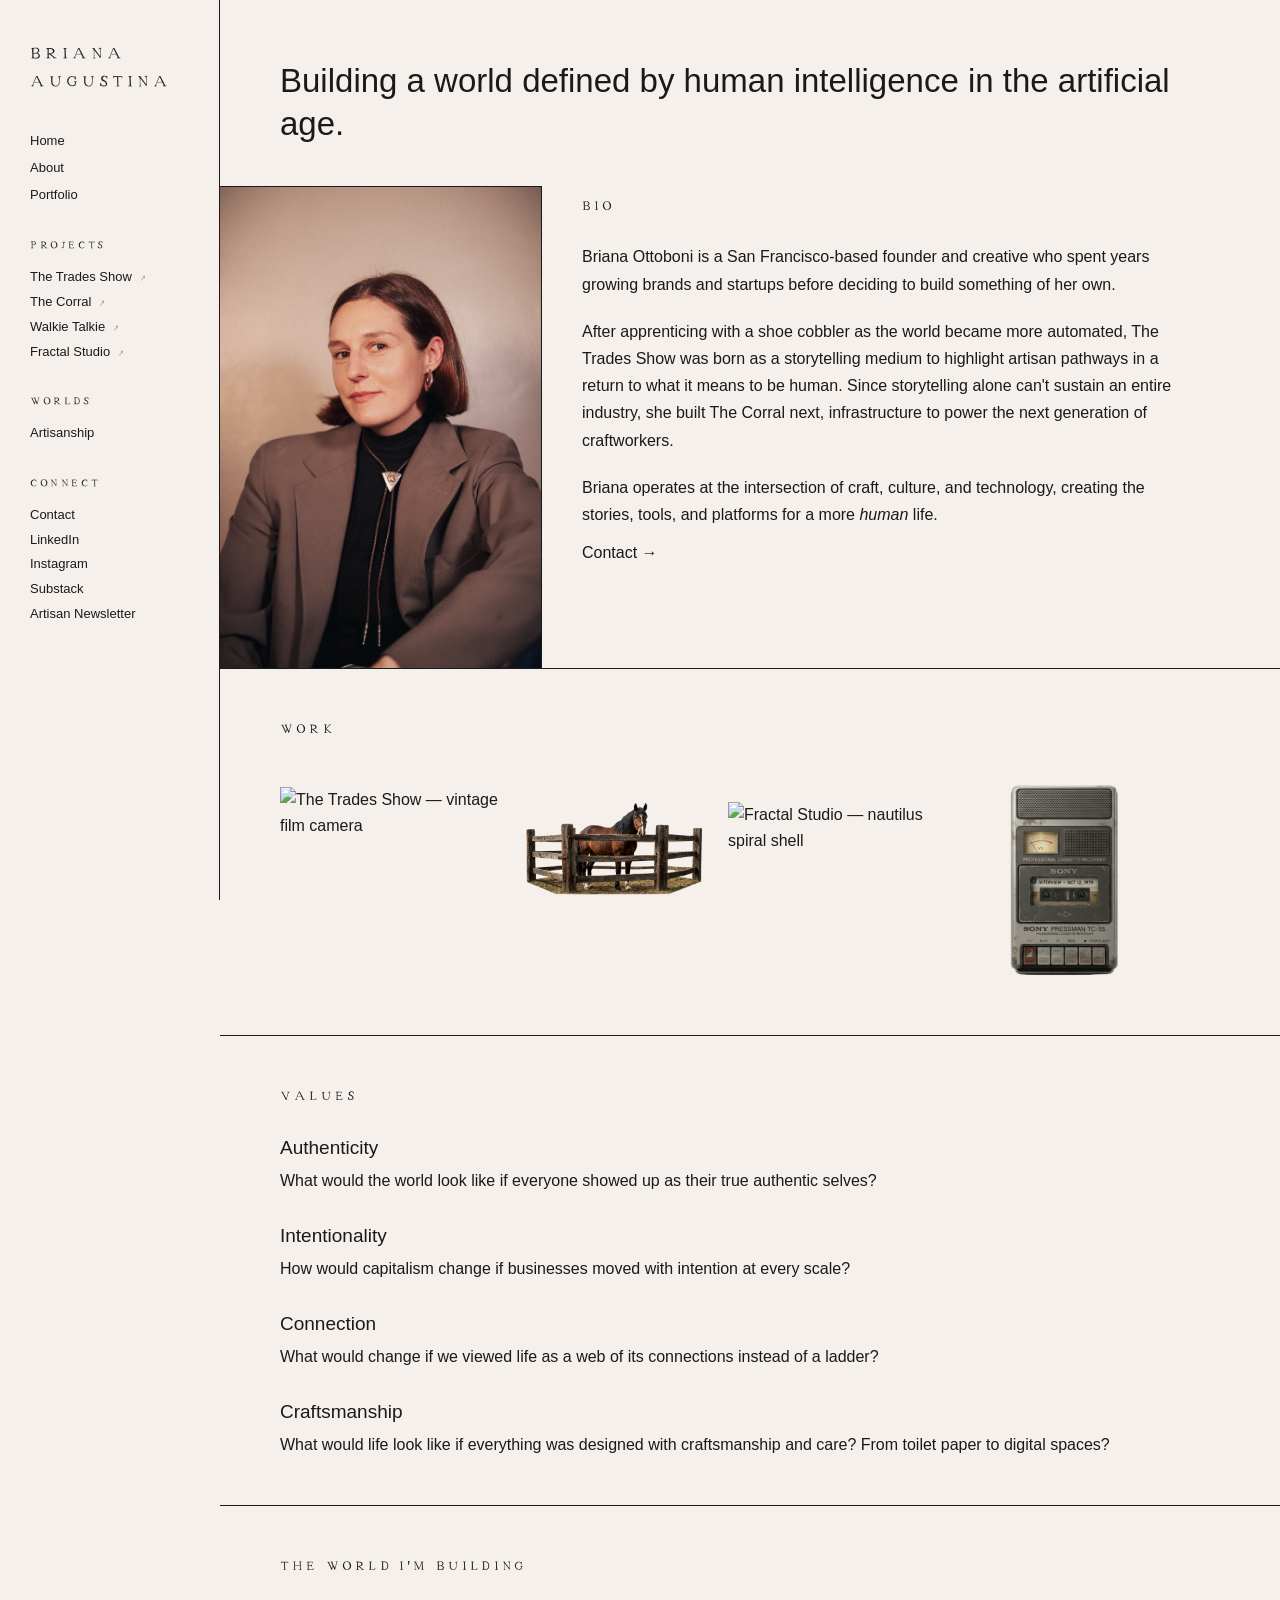
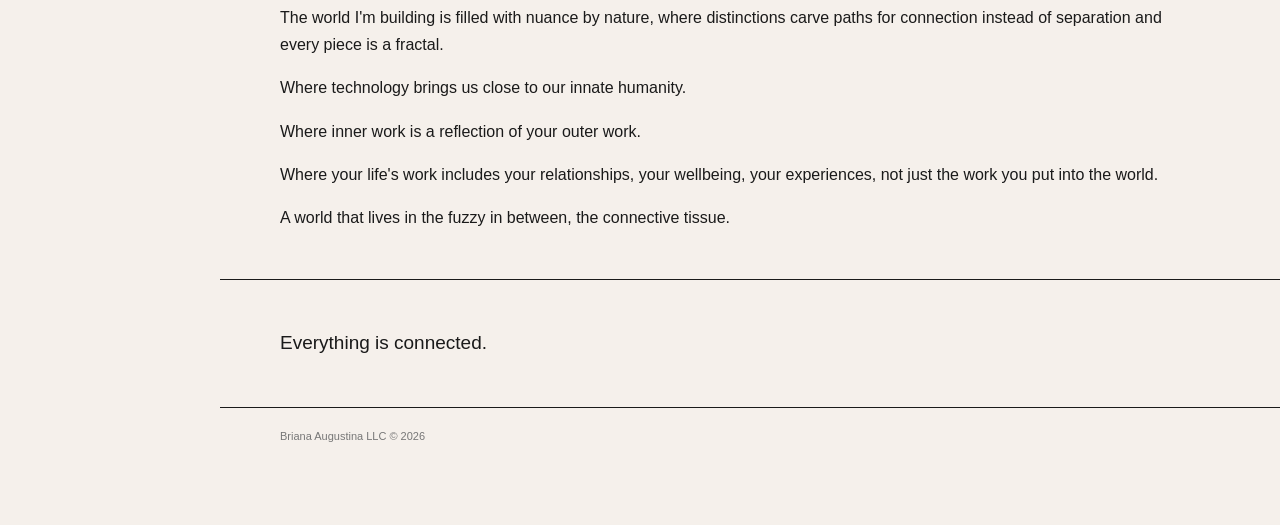
==== about.html @ d155435f "initial commit" ====
<!DOCTYPE html>
<html lang="en">
<head>
  <meta charset="UTF-8">
  <meta name="viewport" content="width=device-width, initial-scale=1.0">
  <title>About — Briana Augustina</title>
  <meta name="description" content="About Briana Ottoboni — a San Francisco-based founder and creative operating at the intersection of craft, culture, and technology.">
  <link rel="canonical" href="https://brianaaugustina.com/about">
  <meta property="og:title" content="About — Briana Augustina">
  <meta property="og:description" content="About Briana Ottoboni — founder, creative, world builder.">
  <meta property="og:type" content="website">
  <meta name="twitter:card" content="summary_large_image">
  <link rel="stylesheet" href="css/style.css">
</head>
<body>

<a href="#main" class="skip-link">Skip to content</a>

<!-- Mobile Header -->
<header class="mobile-header">
  <a href="/" class="mobile-header__title">Briana Augustina</a>
  <button class="hamburger" aria-label="Toggle navigation" aria-expanded="false">
    <span></span><span></span><span></span>
  </button>
</header>

<!-- Mobile Nav Overlay -->
<nav class="mobile-nav-overlay" aria-label="Mobile navigation">
  <a href="/">Home</a>
  <a href="/about.html">About</a>
  <a href="/portfolio.html">Portfolio</a>
  <p class="sidebar__section-label">Projects</p>
  <a href="https://thetradesshowpod.com" target="_blank" rel="noopener">The Trades Show <span class="arrow">&#x2197;</span></a>
  <a href="https://artisancorral.com" target="_blank" rel="noopener">The Corral <span class="arrow">&#x2197;</span></a>
  <a href="https://walkie-talkie-tango.lovable.app" target="_blank" rel="noopener">Walkie Talkie <span class="arrow">&#x2197;</span></a>
  <a href="https://fractalstudio.work" target="_blank" rel="noopener">Fractal Studio <span class="arrow">&#x2197;</span></a>
  <p class="sidebar__section-label">Worlds</p>
  <a href="#">Artisanship</a>
  <p class="sidebar__section-label">Connect</p>
  <a href="mailto:briana@brianaaugustina.com">Contact</a>
  <a href="https://www.linkedin.com/in/brianaottoboni/" target="_blank" rel="noopener">LinkedIn</a>
  <a href="https://www.instagram.com/brianaaugustina" target="_blank" rel="noopener">Instagram</a>
  <a href="https://brianaaugustina.substack.com" target="_blank" rel="noopener">Substack</a>
  <a href="https://brianaaugustina.substack.com" target="_blank" rel="noopener">Artisan Newsletter</a>
</nav>

<div class="site-layout">

  <!-- Sidebar -->
  <aside class="sidebar" aria-label="Site navigation">
    <div class="sidebar__title">
      <a href="/">Briana<br>Augustina</a>
    </div>

    <nav class="sidebar__nav">
      <a href="/">Home</a>
      <a href="/about.html">About</a>
      <a href="/portfolio.html">Portfolio</a>
    </nav>

    <p class="sidebar__section-label">Projects</p>
    <div class="sidebar__links">
      <a href="https://thetradesshowpod.com" target="_blank" rel="noopener">The Trades Show <span class="arrow">&#x2197;</span></a>
      <a href="https://artisancorral.com" target="_blank" rel="noopener">The Corral <span class="arrow">&#x2197;</span></a>
      <a href="https://walkie-talkie-tango.lovable.app" target="_blank" rel="noopener">Walkie Talkie <span class="arrow">&#x2197;</span></a>
      <a href="https://fractalstudio.work" target="_blank" rel="noopener">Fractal Studio <span class="arrow">&#x2197;</span></a>
    </div>

    <p class="sidebar__section-label">Worlds</p>
    <div class="sidebar__links">
      <a href="#">Artisanship</a>
    </div>

    <p class="sidebar__section-label">Connect</p>
    <div class="sidebar__links">
      <a href="mailto:briana@brianaaugustina.com">Contact</a>
      <a href="https://www.linkedin.com/in/brianaottoboni/" target="_blank" rel="noopener">LinkedIn</a>
      <a href="https://www.instagram.com/brianaaugustina" target="_blank" rel="noopener">Instagram</a>
      <a href="https://brianaaugustina.substack.com" target="_blank" rel="noopener">Substack</a>
      <a href="https://brianaaugustina.substack.com" target="_blank" rel="noopener">Artisan Newsletter</a>
    </div>
  </aside>

  <!-- Main Content -->
  <main class="main-content" id="main">

    <div class="page-content">

      <h1 class="page-title">Building a world defined by human intelligence in the artificial age.</h1>

      <!-- Hero + Bio -->
      <section class="about-hero-bio" aria-label="Biography">
        <div class="about-hero">
          <img src="assets/images/ZEN-067.jpg" alt="Portrait of Briana Ottoboni in warm editorial style">
        </div>
        <div class="about-bio-col">
          <p class="section-label">Bio</p>
          <div class="bio">
            <p>Briana Ottoboni is a San Francisco-based founder and creative who spent years growing brands and startups before deciding to build something of her own.</p>
            <p>After apprenticing with a shoe cobbler as the world became more automated, The Trades Show was born as a storytelling medium to highlight artisan pathways in a return to what it means to be human. Since storytelling alone can't sustain an entire industry, she built The Corral next, infrastructure to power the next generation of craftworkers.</p>
            <p>Briana operates at the intersection of craft, culture, and technology, creating the stories, tools, and platforms for a more <em>human</em> life.</p>
          </div>
          <a href="mailto:briana@brianaaugustina.com" class="arrow-link bio-cta">Contact &rarr;</a>
        </div>
      </section>

      <hr class="divider divider--hero-align">

      <!-- Work (image grid) -->
      <section aria-label="Work">
        <p class="section-label">Work</p>
        <div class="about-image-grid">
          <a href="https://thetradesshowpod.com" target="_blank" rel="noopener" class="image-grid__item image-grid__item--1">
            <img src="assets/images/camera.png" alt="The Trades Show — vintage film camera" loading="lazy">
          </a>
          <a href="https://artisancorral.com" target="_blank" rel="noopener" class="image-grid__item image-grid__item--2">
            <img src="assets/images/horse.png" alt="The Corral — horse in a corral" loading="lazy">
          </a>
          <a href="https://fractalstudio.work" target="_blank" rel="noopener" class="image-grid__item image-grid__item--3">
            <img src="assets/images/shell.png" alt="Fractal Studio — nautilus spiral shell" loading="lazy">
          </a>
          <a href="https://walkie-talkie-tango.lovable.app" target="_blank" rel="noopener" class="image-grid__item image-grid__item--4">
            <img src="assets/images/recorder.png" alt="Walkie Talkie — vintage cassette recorder" loading="lazy">
          </a>
        </div>
      </section>

      <hr class="divider">

      <!-- Values -->
      <section aria-label="Values">
        <p class="section-label">Values</p>

        <div class="value-item">
          <h2 class="value-item__name">Authenticity</h2>
          <p class="value-item__question">What would the world look like if everyone showed up as their true authentic selves?</p>
        </div>

        <div class="value-item">
          <h2 class="value-item__name">Intentionality</h2>
          <p class="value-item__question">How would capitalism change if businesses moved with intention at every scale?</p>
        </div>

        <div class="value-item">
          <h2 class="value-item__name">Connection</h2>
          <p class="value-item__question">What would change if we viewed life as a web of its connections instead of a ladder?</p>
        </div>

        <div class="value-item">
          <h2 class="value-item__name">Craftsmanship</h2>
          <p class="value-item__question">What would life look like if everything was designed with craftsmanship and care? From toilet paper to digital spaces?</p>
        </div>
      </section>

      <hr class="divider">

      <!-- The World I'm Building -->
      <section aria-label="The world I'm building">
        <p class="section-label">The World I'm Building</p>
        <div class="world-text">
          <p>The world I'm building is filled with nuance by nature, where distinctions carve paths for connection instead of separation and every piece is a fractal.</p>
          <p>Where technology brings us close to our innate humanity.</p>
          <p>Where inner work is a reflection of your outer work.</p>
          <p>Where your life's work includes your relationships, your wellbeing, your experiences, not just the work you put into the world.</p>
          <p>A world that lives in the fuzzy in between, the connective tissue.</p>
        </div>
      </section>

      <hr class="divider">

      <p class="simple-footer__tagline">Everything is connected.</p>

      <!-- Footer -->
      <footer class="simple-footer">
        <p class="site-copyright">Briana Augustina LLC &copy; 2026</p>
      </footer>

    </div>
  </main>
</div>

<script src="js/main.js"></script>
</body>
</html>
---- css/style.css ----
/* ===== REDUCED MOTION ===== */
@media (prefers-reduced-motion: reduce) {
  *, *::before, *::after {
    animation-duration: 0.01ms !important;
    animation-iteration-count: 1 !important;
    transition-duration: 0.01ms !important;
  }
}

/* ===== FONTS ===== */
@font-face {
  font-family: 'Times New Briana';
  src: url('../assets/fonts/TimesNewBriana-Regular.ttf') format('truetype');
  font-weight: normal;
  font-style: normal;
  font-display: swap;
}

/* ===== RESET & BASE ===== */
*, *::before, *::after {
  margin: 0;
  padding: 0;
  box-sizing: border-box;
}

html {
  font-size: 16px;
  -webkit-font-smoothing: antialiased;
  -moz-osx-font-smoothing: grayscale;
}

body {
  font-family: "Helvetica Neue", Helvetica, Arial, sans-serif;
  background-color: #F5F0EB;
  color: #1A1A1A;
  line-height: 1.6;
  overflow-x: hidden;
}

a {
  color: #1A1A1A;
  text-decoration: none;
}

a:hover {
  opacity: 0.6;
}

a {
  transition: opacity 0.2s ease;
}

a:focus-visible {
  outline: 2px solid #1A1A1A;
  outline-offset: 2px;
}

img {
  max-width: 100%;
  height: auto;
  display: block;
}

/* ===== SKIP LINK ===== */
.skip-link {
  position: absolute;
  top: -100%;
  left: 0;
  background: #1A1A1A;
  color: #F5F0EB;
  padding: 8px 16px;
  z-index: 1000;
  font-size: 14px;
}

.skip-link:focus {
  top: 0;
}

/* ===== LAYOUT ===== */
.site-layout {
  display: flex;
  min-height: 100vh;
}

/* ===== SIDEBAR ===== */
.sidebar {
  width: 220px;
  min-width: 220px;
  padding: 40px 30px;
  position: fixed;
  top: 0;
  left: 0;
  height: 100vh;
  overflow-y: auto;
  z-index: 100;
  border-right: 1px solid #1A1A1A;
}

.sidebar__title {
  font-family: 'Times New Briana', 'Times New Roman', Georgia, serif;
  font-size: 20px;
  text-transform: uppercase;
  letter-spacing: 0.2em;
  line-height: 1.4;
  margin-bottom: 32px;
}

.sidebar__title a {
  display: block;
}

.sidebar__nav {
  margin-bottom: 28px;
}

.sidebar__nav a {
  display: block;
  font-size: 13px;
  font-weight: 400;
  padding: 3px 0;
  transition: opacity 0.2s ease;
}

.sidebar__nav a:hover {
  opacity: 0.6;
}

.sidebar__section-label {
  font-family: 'Times New Briana', 'Times New Roman', Georgia, serif;
  font-size: 13px;
  text-transform: uppercase;
  letter-spacing: 0.2em;
  color: #1A1A1A;
  margin-bottom: 8px;
  margin-top: 28px;
  font-weight: 400;
}

.sidebar__links a {
  display: block;
  font-size: 13px;
  font-weight: 400;
  padding: 2px 0;
  transition: opacity 0.2s ease;
}

.sidebar__links a:hover {
  opacity: 0.6;
}

.sidebar__links .arrow {
  font-size: 9px;
  margin-left: 3px;
  color: #999;
  display: inline-block;
  transform: scale(0.75, 1);
}

/* ===== MOBILE NAV ===== */
.mobile-header {
  display: none;
  position: fixed;
  top: 0;
  left: 0;
  right: 0;
  z-index: 200;
  background: #F5F0EB;
  padding: 16px 20px;
  align-items: center;
  justify-content: space-between;
}

.mobile-header__title {
  font-family: 'Times New Briana', 'Times New Roman', Georgia, serif;
  font-size: 13px;
  text-transform: uppercase;
  letter-spacing: 0.2em;
}

.hamburger {
  background: none;
  border: none;
  cursor: pointer;
  width: 44px;
  height: 44px;
  display: flex;
  flex-direction: column;
  align-items: center;
  justify-content: center;
  gap: 5px;
  padding: 0;
}

.hamburger span {
  display: block;
  width: 22px;
  height: 1.5px;
  background: #1A1A1A;
  transition: transform 0.3s, opacity 0.3s;
}

.hamburger.active span:nth-child(1) {
  transform: rotate(45deg) translate(4.5px, 4.5px);
}

.hamburger.active span:nth-child(2) {
  opacity: 0;
}

.hamburger.active span:nth-child(3) {
  transform: rotate(-45deg) translate(4.5px, -4.5px);
}

.mobile-nav-overlay {
  display: none;
  position: fixed;
  top: 0;
  left: 0;
  right: 0;
  bottom: 0;
  background: #F5F0EB;
  z-index: 150;
  padding: 80px 30px 40px;
  overflow-y: auto;
}

.mobile-nav-overlay.active {
  display: block;
}

.mobile-nav-overlay a {
  display: block;
  font-size: 16px;
  padding: 6px 0;
}

.mobile-nav-overlay .sidebar__section-label {
  margin-top: 24px;
}

/* ===== MAIN CONTENT ===== */
.main-content {
  flex: 1;
  margin-left: 220px;
  min-height: 100vh;
  animation: page-enter 0.4s ease;
}

@keyframes page-enter {
  from { opacity: 0; transform: translateY(6px); }
  to { opacity: 1; transform: translateY(0); }
}

/* ===== TOP BAR ===== */
.top-bar {
  display: flex;
  justify-content: space-between;
  align-items: center;
  padding: 16px 60px;
  padding-right: 80px;
  font-size: 13px;
  font-weight: 400;
  border-bottom: 1px solid #1A1A1A;
}

.top-bar__location {
  color: #1A1A1A;
}

.top-bar__pin {
  color: #C85A4A;
}

/* ===== PAGE CONTAINER ===== */
.page-content {
  padding: 60px 60px 80px;
  padding-right: 80px;
}

.page-content--wide {
  /* same padding, no max-width constraint */
}

/* ===== SECTION LABEL ===== */
/* Minor Third scale (1.2): 11, 13, 16, 19, 23, 28, 33 */
.section-label {
  font-family: 'Times New Briana', 'Times New Roman', Georgia, serif;
  font-size: 16px;
  text-transform: uppercase;
  letter-spacing: 0.2em;
  font-weight: 400;
  margin-bottom: 24px;
  opacity: 0;
  transform: translateX(-10px);
  transition: opacity 1s cubic-bezier(0.16, 1, 0.3, 1),
              transform 1s cubic-bezier(0.16, 1, 0.3, 1);
}

.section-label.visible {
  opacity: 1;
  transform: translateX(0);
}

/* ===== DIVIDER ===== */
.divider {
  border: none;
  border-top: 1px solid #1A1A1A;
  margin: 48px -60px;
  margin-right: -80px;
}

.divider--hero-align {
  margin-top: 0;
}

/* ===== HERO (HOMEPAGE) ===== */
.hero {
  margin-bottom: 60px;
}

.hero__headline {
  font-family: "Helvetica Neue", Helvetica, Arial, sans-serif;
  font-size: clamp(28px, 4vw, 33px);
  font-weight: 400;
  line-height: 1.35;
  max-width: none;
}

.hero__headline em {
  font-style: italic;
}

/* Hero text reveal — scroll-triggered */
.hero__line {
  display: block;
  opacity: 0;
  transform: translateY(20px);
  transition: opacity 1.2s cubic-bezier(0.16, 1, 0.3, 1),
              transform 1.2s cubic-bezier(0.16, 1, 0.3, 1);
}

.hero.visible .hero__line {
  opacity: 1;
  transform: translateY(0);
}

.hero.visible .hero__line:nth-child(1) { transition-delay: 0s; }
.hero.visible .hero__line:nth-child(2) { transition-delay: 0.25s; }

/* ===== IMAGE GRID (HOMEPAGE + ABOUT) ===== */
.image-grid {
  display: flex;
  align-items: flex-start;
  gap: 24px;
  margin-bottom: 20px;
}

.image-grid__item {
  display: block;
}

.image-grid__item img {
  display: block;
  width: 100%;
  will-change: transform;
  transition: transform 0.4s cubic-bezier(0.34, 1.56, 0.64, 1);
}

.image-grid__item:hover img {
  animation-play-state: paused;
  transform: scale(1.03);
}

.image-grid__item--1 {
  width: 220px;
  min-width: 220px;
  transform: translateY(20px);
}

.image-grid__item--2 {
  width: 180px;
  min-width: 180px;
  transform: translateY(-10px);
}

.image-grid__item--3 {
  width: 200px;
  min-width: 200px;
  transform: translateY(35px);
}

.image-grid__item--4 {
  width: 220px;
  min-width: 220px;
  transform: translateY(5px);
}

/* ===== DRIFT ANIMATIONS ===== */
@keyframes drift1 {
  0% { transform: translate(0, 0) rotate(0deg); }
  25% { transform: translate(2px, -3px) rotate(0.5deg); }
  50% { transform: translate(-1px, 2px) rotate(-0.3deg); }
  75% { transform: translate(3px, 1px) rotate(0.7deg); }
  100% { transform: translate(0, 0) rotate(0deg); }
}

@keyframes drift2 {
  0% { transform: translate(0, 0) rotate(0deg); }
  30% { transform: translate(-2px, 2px) rotate(-0.5deg); }
  60% { transform: translate(3px, -1px) rotate(0.8deg); }
  100% { transform: translate(0, 0) rotate(0deg); }
}

@keyframes drift3 {
  0% { transform: translate(0, 0) rotate(0deg); }
  20% { transform: translate(1px, 3px) rotate(0.4deg); }
  40% { transform: translate(-3px, -1px) rotate(-0.6deg); }
  70% { transform: translate(2px, -2px) rotate(1deg); }
  100% { transform: translate(0, 0) rotate(0deg); }
}

@keyframes drift4 {
  0% { transform: translate(0, 0) rotate(0deg); }
  35% { transform: translate(-1px, -2px) rotate(0.6deg); }
  65% { transform: translate(2px, 3px) rotate(-0.5deg); }
  100% { transform: translate(0, 0) rotate(0deg); }
}

.image-grid__item--1 img {
  animation: drift1 7s cubic-bezier(0.45, 0.05, 0.55, 0.95) infinite alternate;
  animation-delay: -2s;
}

.image-grid__item--2 img {
  animation: drift2 5.5s cubic-bezier(0.45, 0.05, 0.55, 0.95) infinite alternate;
  animation-delay: -3.5s;
}

.image-grid__item--3 img {
  animation: drift3 9s cubic-bezier(0.45, 0.05, 0.55, 0.95) infinite alternate;
  animation-delay: -1s;
}

.image-grid__item--4 img {
  animation: drift4 6s cubic-bezier(0.45, 0.05, 0.55, 0.95) infinite alternate;
  animation-delay: -4s;
}

/* ===== SCROLL REVEAL ===== */
.work-entry,
.press-entry,
.value-item,
.portfolio-card {
  opacity: 0;
  transform: translateY(20px);
  transition: opacity 0.9s cubic-bezier(0.16, 1, 0.3, 1),
              transform 0.9s cubic-bezier(0.16, 1, 0.3, 1);
}

.work-entry.visible,
.press-entry.visible,
.value-item.visible,
.portfolio-card.visible {
  opacity: 1;
  transform: translateY(0);
}

.work-entry:nth-child(2) { transition-delay: 0.15s; }
.work-entry:nth-child(3) { transition-delay: 0.3s; }
.work-entry:nth-child(4) { transition-delay: 0.45s; }

.press-entry:nth-child(2) { transition-delay: 0.15s; }

.value-item:nth-child(2) { transition-delay: 0.15s; }
.value-item:nth-child(3) { transition-delay: 0.3s; }
.value-item:nth-child(4) { transition-delay: 0.45s; }

.portfolio-card:nth-child(2) { transition-delay: 0.15s; }
.portfolio-card:nth-child(3) { transition-delay: 0.3s; }
.portfolio-card:nth-child(4) { transition-delay: 0.45s; }

/* ===== BODY TEXT SCROLL REVEAL ===== */
.page-title {
  opacity: 0;
  transform: translateY(16px);
  transition: opacity 1s cubic-bezier(0.16, 1, 0.3, 1),
              transform 1s cubic-bezier(0.16, 1, 0.3, 1);
}

.page-title.visible {
  opacity: 1;
  transform: translateY(0);
}

.bio p,
.origin-story p,
.world-text p {
  opacity: 0;
  transform: translateY(16px);
  transition: opacity 1s cubic-bezier(0.16, 1, 0.3, 1),
              transform 1s cubic-bezier(0.16, 1, 0.3, 1);
}

.bio p.visible,
.origin-story p.visible,
.world-text p.visible {
  opacity: 1;
  transform: translateY(0);
}

.bio p:nth-child(2) { transition-delay: 0.12s; }
.bio p:nth-child(3) { transition-delay: 0.24s; }

.origin-story p:nth-child(2) { transition-delay: 0.12s; }
.origin-story p:nth-child(3) { transition-delay: 0.24s; }
.origin-story p:nth-child(4) { transition-delay: 0.36s; }
.origin-story p:nth-child(5) { transition-delay: 0.48s; }
.origin-story p:nth-child(6) { transition-delay: 0.6s; }

.world-text p:nth-child(2) { transition-delay: 0.12s; }
.world-text p:nth-child(3) { transition-delay: 0.24s; }
.world-text p:nth-child(4) { transition-delay: 0.36s; }
.world-text p:nth-child(5) { transition-delay: 0.48s; }

/* ===== WORK ENTRIES ===== */
.work-entry {
  margin-bottom: 32px;
}

.work-entry__name {
  font-family: "Helvetica Neue", Helvetica, Arial, sans-serif;
  font-size: 19px;
  font-weight: 400;
  margin-bottom: 6px;
}

.work-entry__desc {
  font-size: 16px;
  line-height: 1.6;
}

.work-entry__desc .arrow-link {
  white-space: nowrap;
}

.arrow-link {
  display: inline-block;
  transition: transform 0.25s ease, opacity 0.2s ease;
}

.arrow-link:hover {
  opacity: 0.6;
  transform: translateX(4px);
}

/* ===== PRESS ENTRIES ===== */
.press-entry {
  margin-bottom: 24px;
}

.press-entry__title {
  font-size: 16px;
  font-weight: 400;
  line-height: 1.5;
}

.press-entry__title a {
  transition: opacity 0.2s;
}

.press-entry__title a:hover {
  opacity: 0.6;
}

.press-entry__meta {
  font-size: 13px;
  font-weight: 400;
  color: #555;
  margin-top: 2px;
}

/* ===== HOMEPAGE FOOTER ===== */
.home-footer {
  margin-top: 60px;
}

.home-footer__tagline {
  font-family: "Helvetica Neue", Helvetica, Arial, sans-serif;
  font-size: 19px;
  font-weight: 400;
  margin-bottom: 24px;
}

.home-footer__portrait-area {
  display: flex;
  gap: 40px;
  align-items: center;
  margin-bottom: 0;
}

.home-footer__photo {
  flex: 1;
  max-width: 400px;
  margin-left: -60px;
  overflow: hidden;
}

.home-footer__photo img {
  width: 100%;
  filter: grayscale(100%);
  border: 1px solid #1A1A1A;
  border-left: none;
  border-bottom: none;
  transition: transform 0.6s cubic-bezier(0.25, 0.46, 0.45, 0.94);
}

.home-footer__photo:hover img {
  transform: scale(1.01);
}

.home-footer__links {
  display: flex;
  flex-direction: column;
  gap: 12px;
}

.home-footer__links a {
  font-size: 19px;
  font-weight: 400;
}

.home-footer__links a:hover {
  opacity: 0.6;
}

.site-copyright {
  font-size: 11px;
  color: #777;
  margin-top: 0;
  padding-top: 20px;
  border-top: 1px solid #1A1A1A;
  margin-left: -60px;
  margin-right: -80px;
  padding-left: 60px;
  padding-right: 80px;
}

/* ===== ABOUT PAGE ===== */
.page-title {
  font-family: "Helvetica Neue", Helvetica, Arial, sans-serif;
  font-size: clamp(23px, 3.5vw, 33px);
  font-weight: 400;
  margin-bottom: 40px;
  line-height: 1.3;
}

.about-hero-bio {
  display: flex;
  gap: 40px;
  align-items: flex-start;
  margin-bottom: 0;
}

.about-hero {
  width: 35%;
  min-width: 35%;
  margin-left: -60px;
}

.about-hero img {
  width: 100%;
  object-fit: cover;
  border: 1px solid #1A1A1A;
  border-left: none;
  border-bottom: none;
}

.about-bio-col {
  flex: 1;
  padding-top: 8px;
}

.bio p {
  font-size: 16px;
  line-height: 1.7;
  margin-bottom: 20px;
}

.bio-cta {
  display: inline-block;
  font-size: 16px;
  font-weight: 400;
  margin-top: 12px;
}

.bio p:last-child {
  margin-bottom: 0;
}

/* ===== ABOUT WORK IMAGE GRID ===== */
.about-image-grid {
  display: flex;
  align-items: flex-start;
  gap: 24px;
  margin-bottom: 8px;
}

/* ===== VALUES ===== */
.value-item {
  margin-bottom: 28px;
}

.value-item__name {
  font-family: "Helvetica Neue", Helvetica, Arial, sans-serif;
  font-size: 19px;
  font-weight: 400;
  margin-bottom: 4px;
}

.value-item__question {
  font-size: 16px;
  line-height: 1.6;
}

/* ===== WORLD BUILDING ===== */
.world-text p {
  font-size: 16px;
  line-height: 1.7;
  margin-bottom: 16px;
}

/* ===== ORIGIN STORY ===== */
.origin-story p {
  font-size: 16px;
  line-height: 1.7;
  margin-bottom: 16px;
}

/* ===== MORE WAYS TO KNOW ME ===== */
.know-me-row {
  display: flex;
  gap: 40px;
  flex-wrap: wrap;
}

.know-me-item {
  display: flex;
  flex-direction: column;
  align-items: center;
  text-align: center;
  gap: 10px;
}

.know-me-item__icon {
  width: 56px;
  height: 56px;
  border-radius: 50%;
  background: #e8e2da;
  display: flex;
  align-items: center;
  justify-content: center;
  font-size: 23px;
}

.know-me-item__label {
  font-size: 13px;
  font-weight: 400;
  max-width: 120px;
  line-height: 1.4;
}

/* ===== ABOUT FOOTER ===== */
.simple-footer {
  text-align: left;
}

.simple-footer__tagline {
  font-family: "Helvetica Neue", Helvetica, Arial, sans-serif;
  font-size: 19px;
  font-weight: 400;
  text-align: left;
  padding: 0 0 48px;
  margin: 0;
}

/* ===== PORTFOLIO PAGE ===== */
.portfolio-card {
  display: flex;
  gap: 6px;
  margin-bottom: 48px;
  padding-bottom: 48px;
  border-bottom: 1px solid #1A1A1A;
}

.portfolio-card:last-child {
  border-bottom: none;
}

.portfolio-card__left {
  flex: 0 0 38%;
  max-width: 38%;
}

.portfolio-card__image {
  width: 100%;
  max-width: 252px;
  margin-bottom: 16px;
}

.portfolio-card__image img {
  width: 100%;
  object-fit: contain;
}

.portfolio-card__tag {
  display: inline-block;
  font-size: 11px;
  text-transform: uppercase;
  letter-spacing: 0.12em;
  background: #E0DEDA;
  border: none;
  border-radius: 20px;
  padding: 4px 12px;
  margin-bottom: 10px;
  color: #555;
}

.portfolio-card__name {
  font-family: "Helvetica Neue", Helvetica, Arial, sans-serif;
  font-size: 23px;
  font-weight: 400;
  margin-bottom: 6px;
}

.portfolio-card__date {
  font-size: 13px;
  color: #777;
  margin-bottom: 0;
}

.portfolio-card__right {
  flex: 1;
  display: flex;
  flex-direction: column;
  justify-content: center;
}

.portfolio-card__desc {
  font-size: 16px;
  line-height: 1.7;
  margin-bottom: 20px;
}

.portfolio-card__desc p {
  margin-bottom: 12px;
}

.portfolio-card__cta {
  font-size: 16px;
  font-weight: 400;
  display: inline-block;
  transition: transform 0.25s ease, opacity 0.2s ease;
}

.portfolio-card__cta:hover {
  opacity: 0.6;
  transform: translateX(4px);
}

/* ===== RESPONSIVE ===== */
@media (max-width: 1024px) {
  .sidebar {
    display: none;
  }

  .mobile-header {
    display: flex;
  }

  .main-content {
    margin-left: 0;
    padding-top: 60px;
  }

  .top-bar {
    padding: 16px 24px;
    padding-right: 24px;
  }

  .page-content {
    padding: 40px 24px 60px;
    padding-right: 24px;
  }

  .divider {
    margin-left: -24px;
    margin-right: -24px;
  }

  .about-hero-bio {
    flex-direction: column;
    margin-bottom: 48px;
  }

  .about-hero {
    width: 50%;
    min-width: 50%;
    margin-left: -24px;
  }

  .about-hero img,
  .home-footer__photo img {
    border-left: 1px solid #1A1A1A;
  }

  .home-footer__photo {
    margin-left: -24px;
  }

  .image-grid,
  .about-image-grid {
    flex-wrap: wrap;
  }

  .image-grid__item--1,
  .image-grid__item--2,
  .image-grid__item--3,
  .image-grid__item--4 {
    width: calc(50% - 12px);
    min-width: calc(50% - 12px);
  }

  .image-grid__item--1 { transform: translateY(0); }
  .image-grid__item--2 { transform: translateY(20px); }
  .image-grid__item--3 { transform: translateY(-10px); }
  .image-grid__item--4 { transform: translateY(10px); }
}

@media (max-width: 768px) {
  .page-content {
    padding: 40px 20px 60px;
  }

  .top-bar {
    padding: 12px 20px;
    font-size: 12px;
  }

  .divider {
    margin-left: -20px;
    margin-right: -20px;
  }

  .image-grid,
  .about-image-grid {
    gap: 20px;
  }

  .image-grid__item--1,
  .image-grid__item--2,
  .image-grid__item--3,
  .image-grid__item--4 {
    width: calc(50% - 10px);
    min-width: calc(50% - 10px);
  }

  .home-footer__portrait-area {
    flex-direction: column;
    align-items: flex-start;
  }

  .home-footer__photo {
    max-width: 100%;
    margin-left: -20px;
  }

  .portfolio-card {
    flex-direction: column;
    gap: 24px;
  }

  .portfolio-card__left {
    flex: none;
    max-width: 100%;
  }

  .know-me-row {
    gap: 24px;
    justify-content: center;
  }

  .about-hero {
    width: 60%;
    min-width: 60%;
    margin-left: -20px;
  }
}
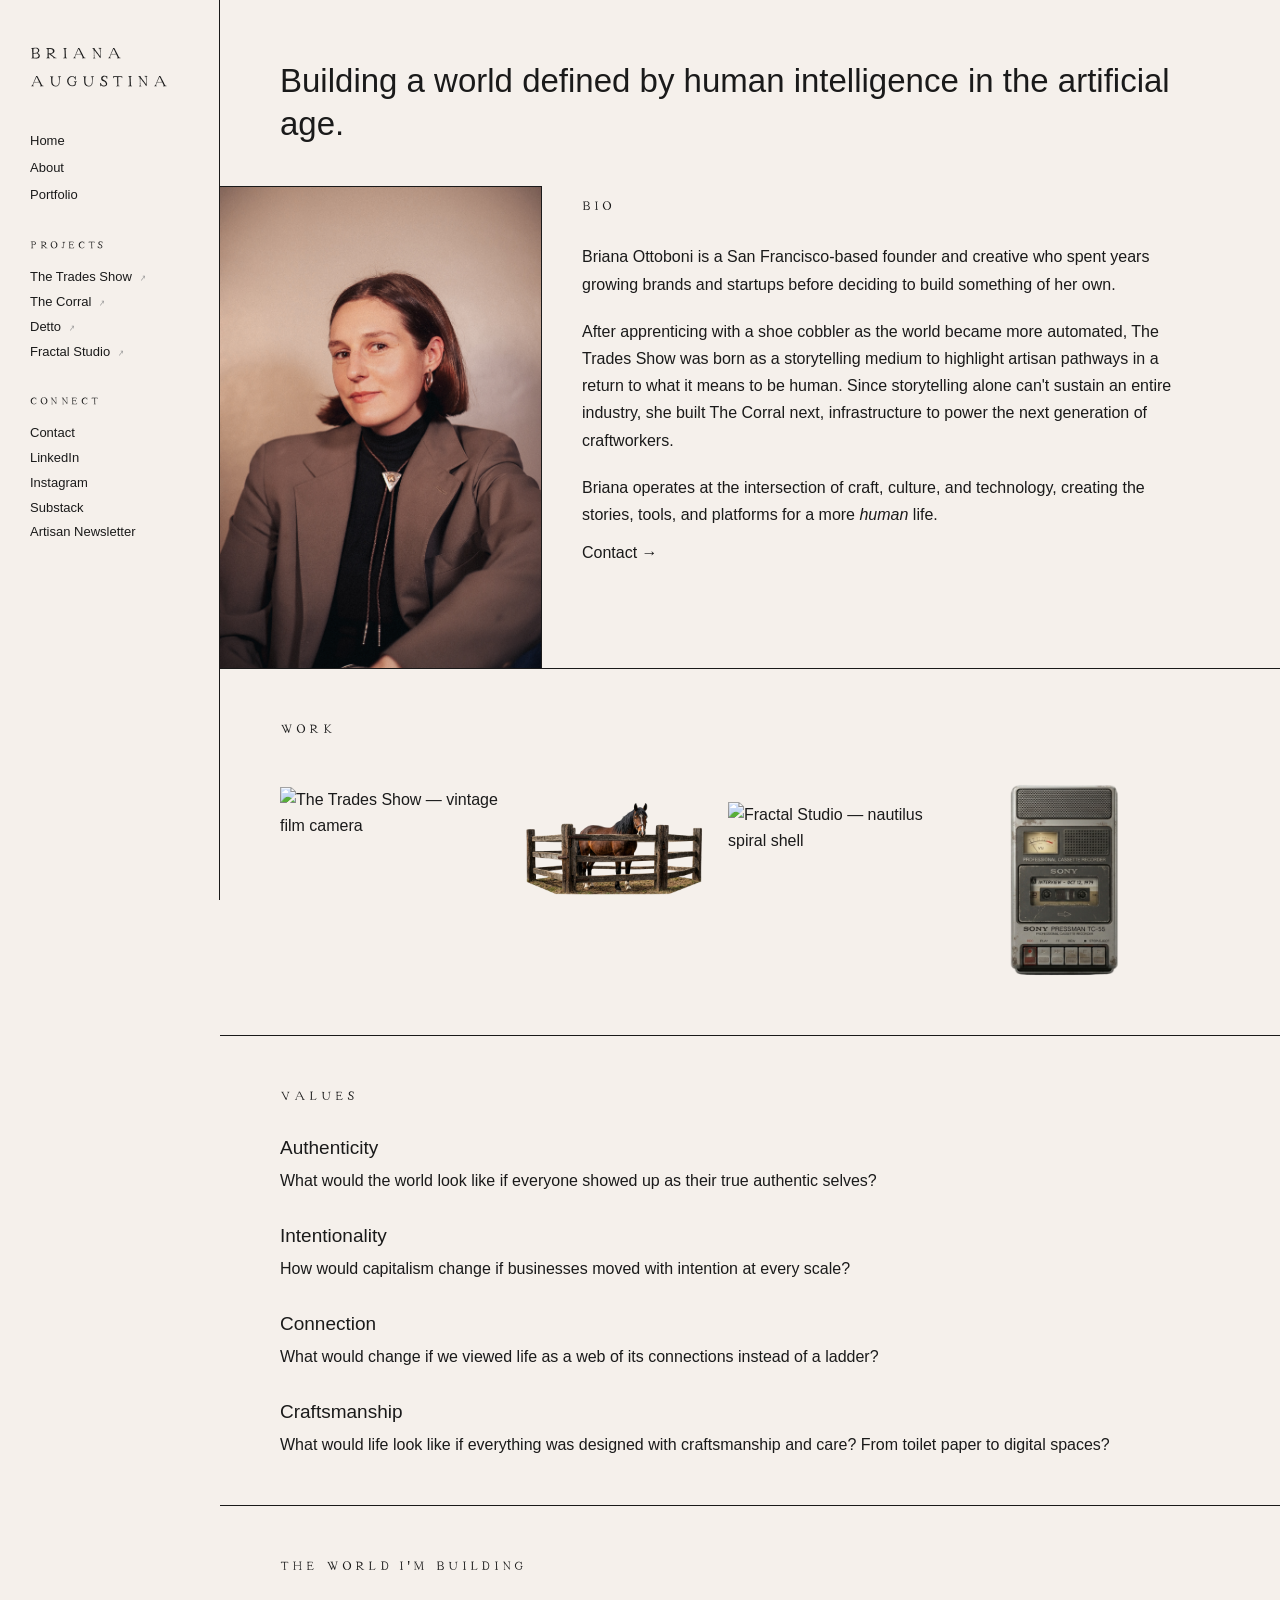
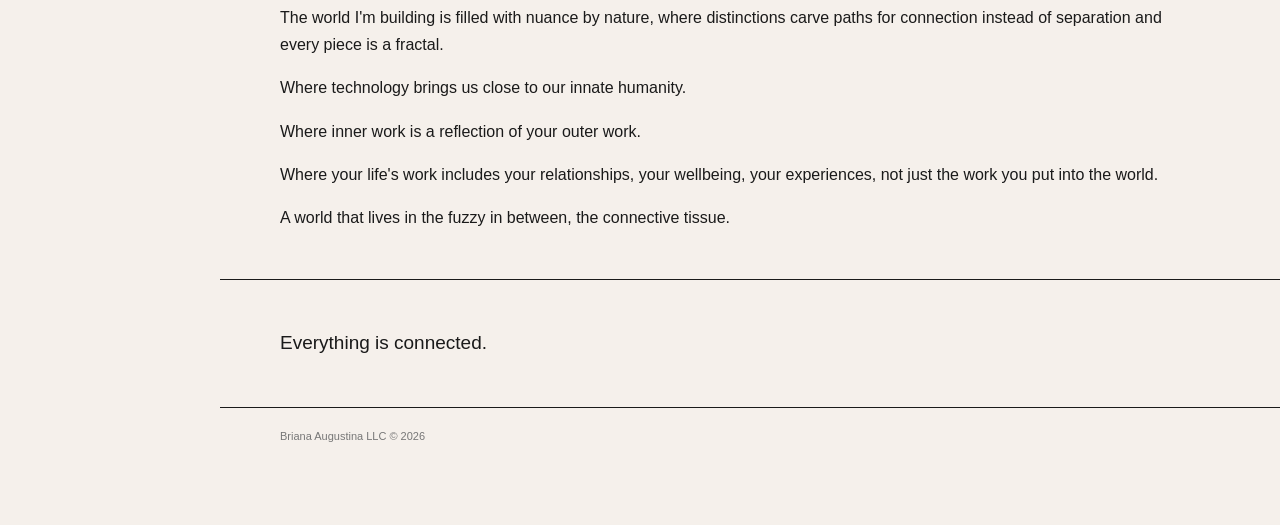
==== commit c57e7b65: "Site updates" ====
--- a/about.html
+++ b/about.html
@@ -30,12 +30,10 @@
   <a href="/about.html">About</a>
   <a href="/portfolio.html">Portfolio</a>
   <p class="sidebar__section-label">Projects</p>
-  <a href="https://thetradesshowpod.com" target="_blank" rel="noopener">The Trades Show <span class="arrow">&#x2197;</span></a>
-  <a href="https://artisancorral.com" target="_blank" rel="noopener">The Corral <span class="arrow">&#x2197;</span></a>
-  <a href="https://walkie-talkie-tango.lovable.app" target="_blank" rel="noopener">Walkie Talkie <span class="arrow">&#x2197;</span></a>
-  <a href="https://fractalstudio.work" target="_blank" rel="noopener">Fractal Studio <span class="arrow">&#x2197;</span></a>
-  <p class="sidebar__section-label">Worlds</p>
-  <a href="#">Artisanship</a>
+  <a href="https://thetradesshowpod.com" target="_blank" rel="noopener">The Trades Show <span class="arrow">&#x2197;&#xFE0E;</span></a>
+  <a href="https://artisancorral.com" target="_blank" rel="noopener">The Corral <span class="arrow">&#x2197;&#xFE0E;</span></a>
+  <a href="https://trydetto.com" target="_blank" rel="noopener">Detto <span class="arrow">&#x2197;&#xFE0E;</span></a>
+  <a href="https://fractalstudio.work" target="_blank" rel="noopener">Fractal Studio <span class="arrow">&#x2197;&#xFE0E;</span></a>
   <p class="sidebar__section-label">Connect</p>
   <a href="mailto:briana@brianaaugustina.com">Contact</a>
   <a href="https://www.linkedin.com/in/brianaottoboni/" target="_blank" rel="noopener">LinkedIn</a>
@@ -60,15 +58,10 @@
 
     <p class="sidebar__section-label">Projects</p>
     <div class="sidebar__links">
-      <a href="https://thetradesshowpod.com" target="_blank" rel="noopener">The Trades Show <span class="arrow">&#x2197;</span></a>
-      <a href="https://artisancorral.com" target="_blank" rel="noopener">The Corral <span class="arrow">&#x2197;</span></a>
-      <a href="https://walkie-talkie-tango.lovable.app" target="_blank" rel="noopener">Walkie Talkie <span class="arrow">&#x2197;</span></a>
-      <a href="https://fractalstudio.work" target="_blank" rel="noopener">Fractal Studio <span class="arrow">&#x2197;</span></a>
-    </div>
-
-    <p class="sidebar__section-label">Worlds</p>
-    <div class="sidebar__links">
-      <a href="#">Artisanship</a>
+      <a href="https://thetradesshowpod.com" target="_blank" rel="noopener">The Trades Show <span class="arrow">&#x2197;&#xFE0E;</span></a>
+      <a href="https://artisancorral.com" target="_blank" rel="noopener">The Corral <span class="arrow">&#x2197;&#xFE0E;</span></a>
+      <a href="https://trydetto.com" target="_blank" rel="noopener">Detto <span class="arrow">&#x2197;&#xFE0E;</span></a>
+      <a href="https://fractalstudio.work" target="_blank" rel="noopener">Fractal Studio <span class="arrow">&#x2197;&#xFE0E;</span></a>
     </div>
 
     <p class="sidebar__section-label">Connect</p>
@@ -119,8 +112,8 @@
           <a href="https://fractalstudio.work" target="_blank" rel="noopener" class="image-grid__item image-grid__item--3">
             <img src="assets/images/shell.png" alt="Fractal Studio — nautilus spiral shell" loading="lazy">
           </a>
-          <a href="https://walkie-talkie-tango.lovable.app" target="_blank" rel="noopener" class="image-grid__item image-grid__item--4">
-            <img src="assets/images/recorder.png" alt="Walkie Talkie — vintage cassette recorder" loading="lazy">
+          <a href="https://trydetto.com" target="_blank" rel="noopener" class="image-grid__item image-grid__item--4">
+            <img src="assets/images/recorder.png" alt="Detto — vintage cassette recorder" loading="lazy">
           </a>
         </div>
       </section>
--- a/css/style.css
+++ b/css/style.css
@@ -149,12 +149,14 @@
   opacity: 0.6;
 }
 
-.sidebar__links .arrow {
+.arrow {
   font-size: 9px;
   margin-left: 3px;
   color: #999;
   display: inline-block;
   transform: scale(0.75, 1);
+  font-variant-emoji: text;
+  text-rendering: optimizeLegibility;
 }
 
 /* ===== MOBILE NAV ===== */
@@ -878,6 +880,14 @@
     display: flex;
   }
 
+  .mobile-header__title {
+    font-size: 14.95px;
+  }
+
+  .hero__line {
+    display: inline;
+  }
+
   .main-content {
     margin-left: 0;
     padding-top: 60px;
@@ -886,6 +896,7 @@
   .top-bar {
     padding: 16px 24px;
     padding-right: 24px;
+    margin-top: 4px;
   }
 
   .page-content {
